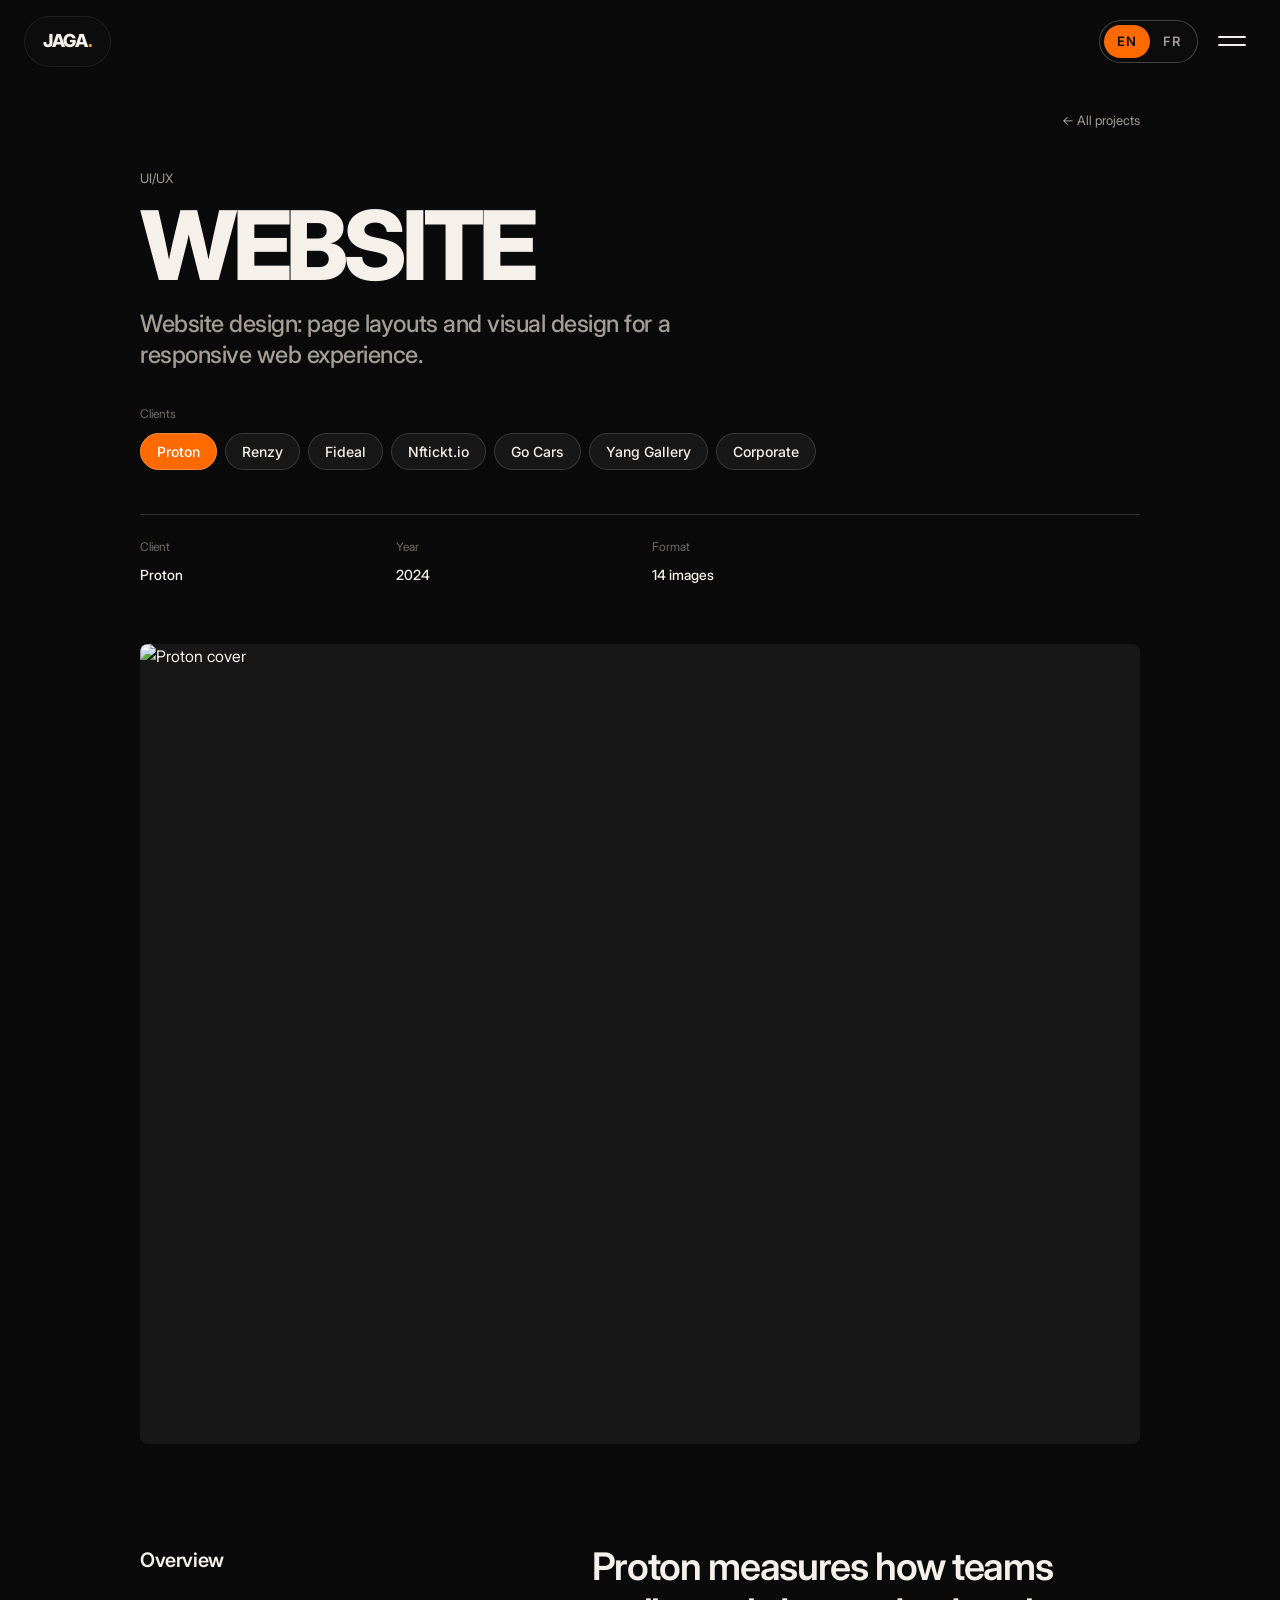
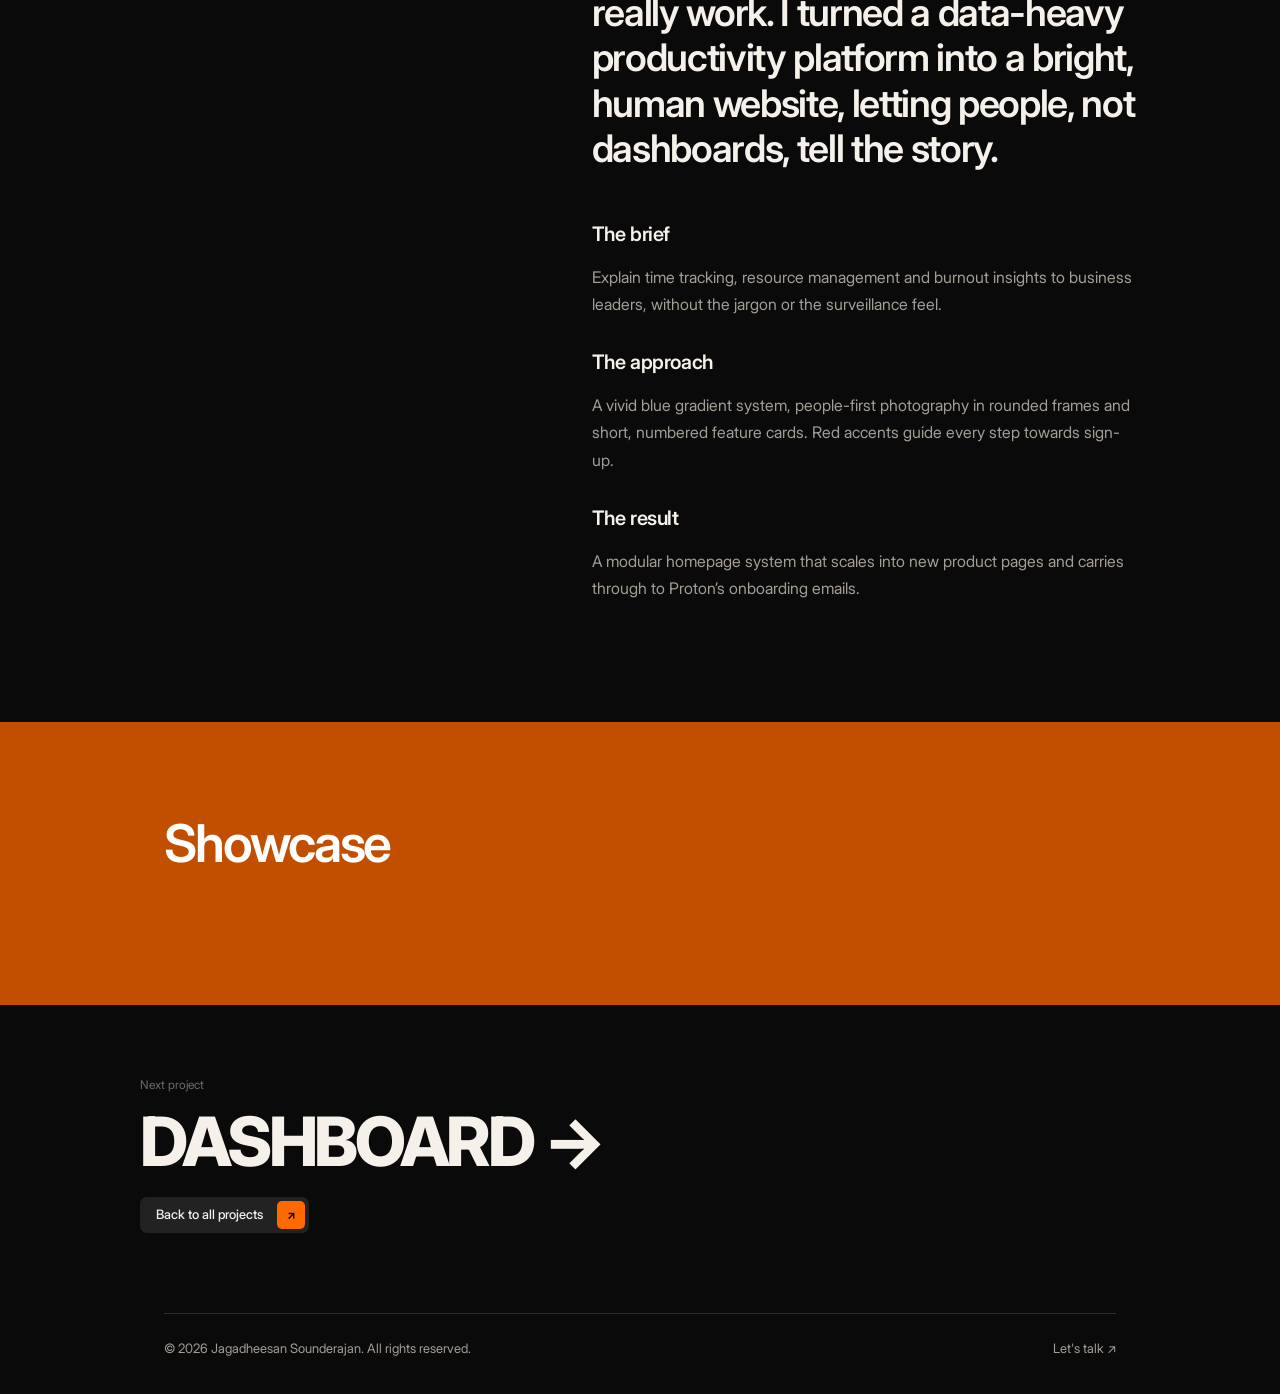
==== project.html @ 12e516e0 "Initial portfolio site" ====
<!doctype html>
<html lang="en">
<head>
<meta charset="utf-8">
<meta name="viewport" content="width=device-width, initial-scale=1">
<title>Project | Jagadheesan Sounderajan</title>
<link rel="preconnect" href="https://fonts.googleapis.com">
<link rel="preconnect" href="https://fonts.gstatic.com" crossorigin>
<link rel="preconnect" href="https://cdn.myportfolio.com">
<link href="https://fonts.googleapis.com/css2?family=Inter:opsz,wght@14..32,400..900&display=swap" rel="stylesheet">
<style>
  :root{
    --bg:#0a0a0a; --surface:#171717; --surface-2:#222; --line:rgba(255,255,255,.14);
    --ink:#f5f0ea; --muted:#a39d96; --soft:#6f6a64;
    --accent:#ff6a00; --accent-dark:#ff8a3d; --band:#c24f00;
    --white:#171717; --platinum:#1e1e1e;
    --display:'Inter',system-ui,-apple-system,Segoe UI,Roboto,sans-serif;
    --body:'Inter',system-ui,-apple-system,Segoe UI,Roboto,sans-serif;
    --max:1000px;
  }
  *{box-sizing:border-box;margin:0;padding:0;font-variation-settings:'opsz' 32}
  button,input,select,textarea{font-family:inherit}
  html{scroll-behavior:smooth;color-scheme:dark}
  body{background:var(--bg);color:var(--ink);font-family:var(--body);font-size:16px;line-height:1.6;-webkit-font-smoothing:antialiased;overflow-x:hidden}
  a{color:inherit;text-decoration:none}
  img{display:block;max-width:100%}
  .wrap{max-width:var(--max);margin:0 auto;padding:0 24px}

  .logo{font-family:var(--display);font-weight:800;font-size:18px;letter-spacing:-.02em;text-transform:uppercase}
  .logo span{color:var(--accent-dark)}

  /* Pill button with square arrow (matches the contact section) */
  .pill{display:inline-flex;align-items:center;gap:14px;padding:4px 4px 4px 16px;border-radius:7px;background:var(--surface-2);color:var(--ink);font-size:13px;font-weight:500;transition:background .25s}
  .pill i{width:28px;height:28px;border-radius:5px;background:var(--accent);color:#0a0a0a;display:grid;place-items:center;font-style:normal;font-size:12px;font-weight:700;transition:transform .25s}
  .pill:hover{background:#2e2e2e}
  .pill:hover i{transform:rotate(45deg)}

  /* ---------- Header ---------- */
  .p-head{padding:110px 0 0}
  .back-link{display:flex;justify-content:flex-end;font-size:13px;color:var(--muted);margin-bottom:34px}
  .back-link a:hover{color:var(--accent)}
  .p-cat{font-size:13px;color:var(--muted)}
  .p-title{font-family:var(--body);font-weight:800;font-size:clamp(44px,8vw,96px);letter-spacing:-.055em;line-height:.95;text-transform:uppercase;margin-top:10px}
  .p-tagline{font-size:clamp(18px,2.2vw,24px);font-weight:500;letter-spacing:-.02em;line-height:1.3;color:var(--muted);max-width:560px;margin-top:16px}

  /* Client menu */
  .clients{margin-top:34px}
  .clients small{display:block;font-size:12px;color:var(--soft);margin-bottom:10px}
  .client-tabs{display:flex;gap:8px;flex-wrap:wrap}
  .client-tab{padding:9px 16px;border-radius:999px;border:1px solid var(--line);background:var(--surface);color:var(--ink);font:500 14px var(--body);cursor:pointer;transition:background .2s,color .2s,border-color .2s}
  .client-tab:hover{border-color:var(--accent-dark)}
  .client-tab[aria-pressed="true"]{background:var(--accent);border-color:var(--accent-dark);color:#fff}
  .client-tab:focus-visible{outline:2px solid var(--accent);outline-offset:2px}
  .cover img{transition:opacity .35s}
  .cover img.swapping{opacity:0}

  .meta{display:grid;grid-template-columns:repeat(4,1fr);gap:24px;margin-top:44px;padding-top:22px;border-top:1px solid var(--line)}
  .meta small{display:block;font-size:12px;color:var(--soft);margin-bottom:6px}
  .meta b{font-size:14px;font-weight:500}

  .cover{margin-top:56px;border-radius:8px;overflow:hidden;background:var(--surface);aspect-ratio:4/3.2}
  .cover img{width:100%;height:100%;object-fit:cover}

  /* ---------- Overview ---------- */
  .overview{display:grid;grid-template-columns:1fr 1.4fr;gap:60px;padding:100px 0 120px}
  .overview h2{font-size:20px;font-weight:600;letter-spacing:-.02em}
  .lead{font-size:clamp(26px,3.2vw,38px);font-weight:600;letter-spacing:-.035em;line-height:1.2;margin-bottom:46px}
  .sub + .sub{margin-top:28px}
  .sub h3{font-size:20px;font-weight:600;letter-spacing:-.02em;margin-bottom:14px}
  .sub p{font-size:16px;color:var(--muted);line-height:1.7;max-width:640px}

  /* ---------- Showcase ---------- */
  .showcase{background:var(--band);padding:80px 0 90px}
  .showcase h2{font-family:var(--body);font-weight:600;font-size:clamp(34px,4.5vw,52px);letter-spacing:-.04em;color:#fff;margin-bottom:30px}
  .shots{display:flex;flex-direction:column;gap:12px}
  .shots.masonry{display:block;columns:3 240px;column-gap:12px}
  .shots.masonry .shot{break-inside:avoid;margin-bottom:12px}
  .shot{display:block;width:100%;padding:0;border:0;border-radius:4px;overflow:hidden;background:rgba(0,0,0,.18);cursor:zoom-in}
  .shot img{width:100%;height:auto;opacity:0;transition:opacity .5s,transform .6s cubic-bezier(.2,.8,.2,1)}
  .shot img.loaded{opacity:1}
  .shot:hover img{transform:scale(1.012)}
  .shot:focus-visible{outline:2px solid #fff;outline-offset:3px}
  .videos{display:grid;grid-template-columns:1fr;gap:12px;margin-bottom:12px}
  .video{position:relative;aspect-ratio:16/9;border-radius:4px;overflow:hidden;background:#191919}
  .video iframe{position:absolute;inset:0;width:100%;height:100%;border:0}

  /* ---------- Next ---------- */
  .next-wrap{padding:70px 0 80px}
  .next-wrap small{display:block;font-size:12px;color:var(--soft);margin-bottom:12px}
  .next-title{display:inline-block;font-family:var(--body);font-weight:800;text-transform:uppercase;letter-spacing:-.05em;font-size:clamp(34px,6vw,68px);line-height:1;transition:color .25s}
  .next-title:hover{color:var(--accent)}
  .next-actions{display:flex;gap:10px;flex-wrap:wrap;margin-top:22px}

  footer{display:flex;justify-content:space-between;gap:20px;flex-wrap:wrap;padding:24px 0 36px;font-size:13px;color:var(--muted);border-top:1px solid var(--line)}
  footer a:hover{color:var(--ink)}

  /* ---------- Lightbox ---------- */
  .lightbox{position:fixed;inset:0;z-index:200;background:rgba(5,5,5,.95);display:flex;align-items:center;justify-content:center;opacity:0;visibility:hidden;transition:opacity .3s,visibility 0s .3s}
  .lightbox.open{opacity:1;visibility:visible;transition:opacity .3s}
  .lightbox img{max-width:92vw;max-height:86vh;border-radius:6px}
  .lb-btn{position:absolute;width:50px;height:50px;border-radius:50%;border:0;background:var(--accent);color:#0a0a0a;font-size:19px;font-weight:700;cursor:pointer;display:grid;place-items:center;transition:transform .2s,background .2s}
  .lb-btn:hover{transform:scale(1.07);background:#fff}
  .lb-close{top:20px;right:20px}
  .lb-prev{left:20px;top:50%;margin-top:-25px}
  .lb-next{right:20px;top:50%;margin-top:-25px}
  .lb-count{position:absolute;bottom:22px;left:50%;transform:translateX(-50%);font-size:13px;letter-spacing:.12em;color:var(--muted)}

  .reveal{opacity:0;transform:translateY(30px);transition:opacity .9s cubic-bezier(.2,.8,.2,1),transform .9s cubic-bezier(.2,.8,.2,1)}
  .reveal.in{opacity:1;transform:none}
  @media (prefers-reduced-motion:reduce){.reveal{opacity:1;transform:none;transition:none}.shot img{transition:none}}

  @media (max-width:760px){
    .meta{grid-template-columns:1fr 1fr;row-gap:20px}
    .overview{grid-template-columns:1fr;gap:16px;padding:60px 0 70px}
    .showcase{padding:56px 0 64px}
    .cover{aspect-ratio:4/3.4}
  }
  @media (max-width:560px){
    .wrap{padding:0 16px}
    .p-head{padding-top:96px}
    .client-tabs{flex-wrap:nowrap;overflow-x:auto;padding-bottom:6px;margin:0 -16px;padding-left:16px;padding-right:16px;scrollbar-width:none}
    .client-tab{flex:none}
    .shots.masonry{columns:2 140px;column-gap:8px}
    .shots.masonry .shot{margin-bottom:8px}
    .lb-prev,.lb-next{top:auto;bottom:16px;margin-top:0}
  }
</style>
<link rel="stylesheet" href="menu.css">
</head>
<body>

<nav class="nav" aria-label="Site">
  <a href="index.html" class="logo" aria-label="Jagadheesan Sounderajan, home">JAGA<span>.</span></a>
  <div class="nav-actions">
    <div class="lang-switch" role="group" aria-label="Language / Langue"><button type="button" data-lang="en" aria-pressed="true">EN</button><button type="button" data-lang="fr" aria-pressed="false">FR</button></div>
    <button class="burger" type="button" aria-label="Open menu" aria-expanded="false" aria-controls="site-menu"><span></span><span></span></button>
  </div>
</nav>

<main id="app"></main>

<div class="wrap">
  <footer>
    <span>© 2026 Jagadheesan Sounderajan. All rights reserved.</span>
    <a href="index.html#contact">Let's talk ↗</a>
  </footer>
</div>

<div class="lightbox" id="lightbox" role="dialog" aria-modal="true" aria-label="Image viewer">
  <button class="lb-btn lb-close" type="button" aria-label="Close">✕</button>
  <button class="lb-btn lb-prev" type="button" aria-label="Previous image">←</button>
  <img alt="">
  <button class="lb-btn lb-next" type="button" aria-label="Next image">→</button>
  <span class="lb-count"></span>
</div>

<script src="projects.js"></script>
<script src="overviews.js"></script>
<script>
const esc = s => String(s ?? '').replace(/[&<>"]/g, c => ({ '&': '&amp;', '<': '&lt;', '>': '&gt;', '"': '&quot;' }[c]));
const PROJECTS = window.PROJECTS || [];
const slug = new URLSearchParams(location.search).get('p');
const idx = Math.max(0, PROJECTS.findIndex(p => p.slug === slug));
const P = PROJECTS[idx];
const NEXT = PROJECTS[(idx + 1) % PROJECTS.length];
document.title = `${P.title} | Jagadheesan Sounderajan`;

const images = P.images || [];
const videos = P.videos || [];
const format = [images.length && `${images.length} images`, videos.length && `${videos.length} videos`].filter(Boolean).join(' · ');

/* Optional client menu: [{ name, images: [indexes into P.images] }] */
const clients = (P.clients || []).filter(c => c && c.name);
const keyOf = name => String(name).toLowerCase().replace(/[^a-z0-9]+/g, '-').replace(/^-|-$/g, '');
const clientImages = c => (c.images || []).map(i => images[i]).filter(Boolean);
/* Start on the client named in ?c=…, otherwise the first client in the list */
const startKey = new URLSearchParams(location.search).get('c');
const startClient = clients.length ? (clients.find(c => keyOf(c.name) === startKey) || clients[0]) : null;
let shown = startClient ? clientImages(startClient) : images;
const startCover = startClient && shown[0] ? shown[0] : (P.coverLarge || P.cover);

/* Meta row: Client / Year / Role / Live site — falls back to Category / Format when not set */
const meta = [
  startClient ? ['Client', startClient.name] : P.client ? ['Client', P.client] : ['Category', P.category],
  ['Year', P.year],
  P.role ? ['Role', P.role] : ['Format', format || '—']
];

/* Overview: per-client text from overviews.js, falling back to project-level fields */
const OV = (window.OVERVIEWS || {})[P.slug] || {};
function overviewHTML(c) {
  const o = (c && OV[c.name]) || OV._project || {};
  const lead = o.overview || P.overview || P.tagline;
  if (!lead) return '';
  const subs = [['The brief', o.brief || P.brief], ['The approach', o.approach || P.approach], ['The result', o.result || P.result]].filter(([, t]) => t);
  return `<h2>Overview</h2>
    <div>
      <p class="lead">${esc(lead)}</p>
      ${subs.map(([h, t]) => `<div class="sub"><h3>${esc(h)}</h3><p>${esc(t)}</p></div>`).join('')}
    </div>`;
}

document.getElementById('app').innerHTML = `
  <header class="wrap p-head">
    <div class="back-link"><a href="work.html">← All projects</a></div>
    <span class="p-cat reveal">${esc(P.category)}</span>
    <h1 class="p-title reveal">${esc(P.title)}</h1>
    ${P.tagline ? `<p class="p-tagline reveal">${esc(P.tagline)}</p>` : ''}

    ${clients.length ? `
    <nav class="clients reveal" aria-label="Clients">
      <small>Clients</small>
      <div class="client-tabs">
        ${clients.map(c => `<button class="client-tab" type="button" data-c="${esc(keyOf(c.name))}" aria-pressed="${c === startClient}">${esc(c.name)}</button>`).join('')}
      </div>
    </nav>` : ''}

    <div class="meta reveal">
      ${meta.map(([k, v], i) => `<div><small>${esc(k)}</small><b${i === 0 ? ' id="meta-first"' : ''}>${esc(v)}</b></div>`).join('')}
      ${P.live ? `<div><small>Live site</small>
        <a class="pill" href="${esc(P.live)}" target="_blank" rel="noopener">Visit website <i>↗</i></a>
      </div>` : ''}
    </div>

    <div class="cover reveal"><img id="cover-img" src="${esc(startCover)}" alt="${esc(startClient ? startClient.name : P.title)} cover"></div>
  </header>

  <section class="wrap overview reveal" id="overview">${overviewHTML(startClient)}</section>

  ${(images.length || videos.length) ? `
  <section class="showcase">
    <div class="wrap">
      <h2 class="reveal">Showcase</h2>
      ${videos.length ? `<div class="videos">${videos.map((v, i) => `
        <div class="video reveal"><iframe src="${esc(v)}" title="${esc(P.title)} video ${i + 1}" loading="lazy" allow="autoplay; fullscreen; picture-in-picture" allowfullscreen></iframe></div>`).join('')}
      </div>` : ''}
      ${images.length ? `<div class="shots" id="shots"></div>` : ''}
    </div>
  </section>` : ''}

  <section class="wrap next-wrap">
    <small>Next project</small>
    <a class="next-title" href="project.html?p=${encodeURIComponent(NEXT.slug)}">${esc(NEXT.title)} →</a>
    <div class="next-actions">
      <a class="pill" href="work.html">Back to all projects <i>↗</i></a>
    </div>
  </section>
`;

/* Showcase images (re-rendered when a client is picked) */
function renderShots(list) {
  const box = document.getElementById('shots');
  if (!box) return;
  box.className = 'shots' + (list.length > 12 ? ' masonry' : '');
  box.innerHTML = list.map((src, i) => `
    <button class="shot" type="button" data-i="${i}" aria-label="Open image ${i + 1} of ${list.length}">
      <img src="${esc(src)}" alt="${esc(P.title)}: image ${i + 1}" loading="lazy" decoding="async">
    </button>`).join('');
  box.querySelectorAll('img').forEach(img => {
    if (img.complete && img.naturalWidth) img.classList.add('loaded');
    else img.addEventListener('load', () => img.classList.add('loaded'), { once: true });
    img.addEventListener('error', () => { img.closest('.shot').style.display = 'none'; }, { once: true });
  });
}
renderShots(shown);

/* Client menu: filter showcase, swap cover, update the Client field */
(() => {
  if (!clients.length) return;
  const tabs = [...document.querySelectorAll('.client-tab')];
  const cover = document.getElementById('cover-img');
  const metaFirst = document.getElementById('meta-first');
  const defaultCover = P.coverLarge || P.cover;

  function select(key) {
    const c = clients.find(c => keyOf(c.name) === key) || clients[0];
    const k = keyOf(c.name);
    shown = clientImages(c);
    renderShots(shown);
    tabs.forEach(t => t.setAttribute('aria-pressed', String(t.dataset.c === k)));
    metaFirst.removeAttribute('data-i18n-en');
    metaFirst.textContent = c.name;
    document.getElementById('overview').innerHTML = overviewHTML(c);
    if (window.I18N && window.I18N.refresh) window.I18N.refresh();
    const next = shown[0] || defaultCover;
    if (cover.getAttribute('src') !== next) {
      cover.classList.add('swapping');
      const img = new Image();
      img.onload = img.onerror = () => { cover.src = next; cover.alt = `${c.name} cover`; cover.classList.remove('swapping'); };
      img.src = next;
    }
    const url = new URL(location.href);
    url.searchParams.set('c', k);
    history.replaceState(null, '', url);
  }

  tabs.forEach(t => t.addEventListener('click', () => select(t.dataset.c)));
})();

/* Lightbox */
(() => {
  if (!images.length) return;
  const lb = document.getElementById('lightbox');
  const lbImg = lb.querySelector('img');
  const count = lb.querySelector('.lb-count');
  let cur = 0, opener = null;
  const show = i => {
    cur = (i + shown.length) % shown.length;
    lbImg.src = shown[cur];
    lbImg.alt = `${P.title}: image ${cur + 1}`;
    count.textContent = `${cur + 1} / ${shown.length}`;
  };
  const open = (i, el) => {
    opener = el;
    lb.querySelectorAll('.lb-prev,.lb-next').forEach(b => b.hidden = shown.length < 2);
    show(i); lb.classList.add('open'); document.body.style.overflow = 'hidden'; lb.querySelector('.lb-close').focus();
  };
  const close = () => { lb.classList.remove('open'); document.body.style.overflow = ''; opener?.focus(); };
  document.querySelector('.shots')?.addEventListener('click', e => {
    const b = e.target.closest('.shot'); if (b) open(+b.dataset.i, b);
  });
  lb.querySelector('.lb-close').addEventListener('click', close);
  lb.querySelector('.lb-prev').addEventListener('click', () => show(cur - 1));
  lb.querySelector('.lb-next').addEventListener('click', () => show(cur + 1));
  lb.addEventListener('click', e => { if (e.target === lb) close(); });
  addEventListener('keydown', e => {
    if (!lb.classList.contains('open')) return;
    if (e.key === 'Escape') close();
    if (e.key === 'ArrowLeft') show(cur - 1);
    if (e.key === 'ArrowRight') show(cur + 1);
  });
})();

/* Scroll reveal */
const io = new IntersectionObserver(es => es.forEach(e => {
  if (e.isIntersecting) { e.target.classList.add('in'); io.unobserve(e.target); }
}), { threshold: 0.08 });
document.querySelectorAll('.reveal').forEach((el, i) => { el.style.transitionDelay = (i % 4) * 70 + 'ms'; io.observe(el); });
</script>
<script src="menu.js"></script>
<script src="i18n.js"></script>
</body>
</html>
---- menu.css ----
/* ---------- Shared hamburger navigation ---------- */
.nav{position:fixed;top:16px;left:0;right:0;z-index:100;display:flex;justify-content:space-between;align-items:center;padding:0 24px;pointer-events:none}
.nav > *{pointer-events:auto}
.nav .logo{padding:10px 18px;border-radius:999px;background:rgba(14,14,14,.72);backdrop-filter:blur(14px);-webkit-backdrop-filter:blur(14px);border:1px solid rgba(255,255,255,.08);color:var(--ink)}

.burger{position:relative;width:48px;height:48px;border:0;background:transparent;cursor:pointer;display:grid;place-items:center}
.burger:focus-visible{outline:2px solid var(--accent);outline-offset:3px}
.burger span{position:absolute;left:10px;right:10px;height:2px;border-radius:2px;background:var(--ink);transition:transform .45s cubic-bezier(.7,0,.2,1),background .2s}
.burger:hover span,.menu-open .burger span{background:var(--accent)}
.burger span:first-child{transform:translateY(-4px)}
.burger span:last-child{transform:translateY(4px)}
.menu-open .burger span:first-child{transform:rotate(45deg)}
.menu-open .burger span:last-child{transform:rotate(-45deg)}

.menu-overlay{position:fixed;inset:0;z-index:90;display:flex;flex-direction:column;justify-content:space-between;gap:30px;padding:110px 24px 32px;overflow-y:auto;
  background:radial-gradient(ellipse 60% 50% at 85% 0%, rgba(255,106,0,.22), transparent 70%),#0d0d0d;
  clip-path:inset(0 0 100% 0);visibility:hidden;
  transition:clip-path .7s cubic-bezier(.7,0,.2,1),visibility 0s linear .7s}
.menu-open .menu-overlay{clip-path:inset(0 0 0 0);visibility:visible;transition:clip-path .7s cubic-bezier(.7,0,.2,1),visibility 0s}
body.menu-open{overflow:hidden}

.menu-links{max-width:1240px;width:100%;margin:0 auto;display:flex;flex-direction:column}
.menu-links a{--d:0s;display:flex;align-items:baseline;gap:18px;padding:4px 0;border-bottom:1px solid rgba(255,255,255,.08);
  font-family:var(--display);font-weight:800;letter-spacing:-.045em;text-transform:uppercase;font-size:clamp(36px,8vh,92px);line-height:1.04;color:var(--ink);
  opacity:0;transform:translateY(40px);
  transition:transform .6s cubic-bezier(.2,.8,.2,1) var(--d),opacity .6s var(--d),color .25s,padding .3s}
.menu-links a span{font-family:var(--body);font-size:14px;font-weight:600;color:var(--accent);min-width:28px}
.menu-links a:hover,.menu-links a:focus-visible{color:var(--accent);padding-left:14px;outline:none}
.menu-open .menu-links a{opacity:1;transform:none}

.menu-foot{max-width:1240px;width:100%;margin:0 auto;display:flex;justify-content:space-between;align-items:flex-end;gap:20px;flex-wrap:wrap;
  opacity:0;transition:opacity .5s .1s}
.menu-open .menu-foot{opacity:1;transition:opacity .6s .55s}
.menu-foot small{display:block;font-size:12px;letter-spacing:.12em;text-transform:uppercase;color:var(--muted);margin-bottom:4px}
.menu-foot .menu-mail{font-size:clamp(16px,2vw,20px);font-weight:500;color:var(--ink);overflow-wrap:anywhere}
.menu-foot .menu-mail:hover{color:var(--accent)}
.menu-cta{display:inline-flex;align-items:center;gap:10px;padding:14px 24px;border-radius:999px;background:var(--accent);color:#0a0a0a;font-weight:600;font-size:15px;transition:background .25s}
.menu-cta:hover{background:#fff}

/* EN / FR switch (banner + menu) */
.lang-switch{display:inline-flex;padding:4px;border-radius:999px;border:1.5px solid rgba(255,255,255,.22);background:rgba(10,10,10,.35);-webkit-backdrop-filter:blur(8px);backdrop-filter:blur(8px)}
.lang-switch button{border:0;background:transparent;color:var(--muted);font:600 13px/1 var(--body);letter-spacing:.06em;padding:11px 15px;border-radius:999px;cursor:pointer;transition:background .2s,color .2s}
.lang-switch button:hover{color:var(--ink)}
.lang-switch button[aria-pressed="true"]{background:var(--accent);color:#0a0a0a}
.lang-switch button:focus-visible{outline:2px solid var(--accent);outline-offset:2px}
.nav-actions{display:flex;align-items:center;gap:10px}
.nav .lang-switch{background:rgba(14,14,14,.72)}
.nav .lang-switch button{padding:10px 13px}

@media (max-width:560px){
  .nav{padding:0 16px}
  .burger{width:46px;height:46px}
  .burger span{left:13px;right:13px}
  .menu-overlay{padding:96px 16px 24px}
}
@media (prefers-reduced-motion:reduce){
  .menu-overlay,.menu-links a,.menu-foot,.burger span{transition:none!important}
}
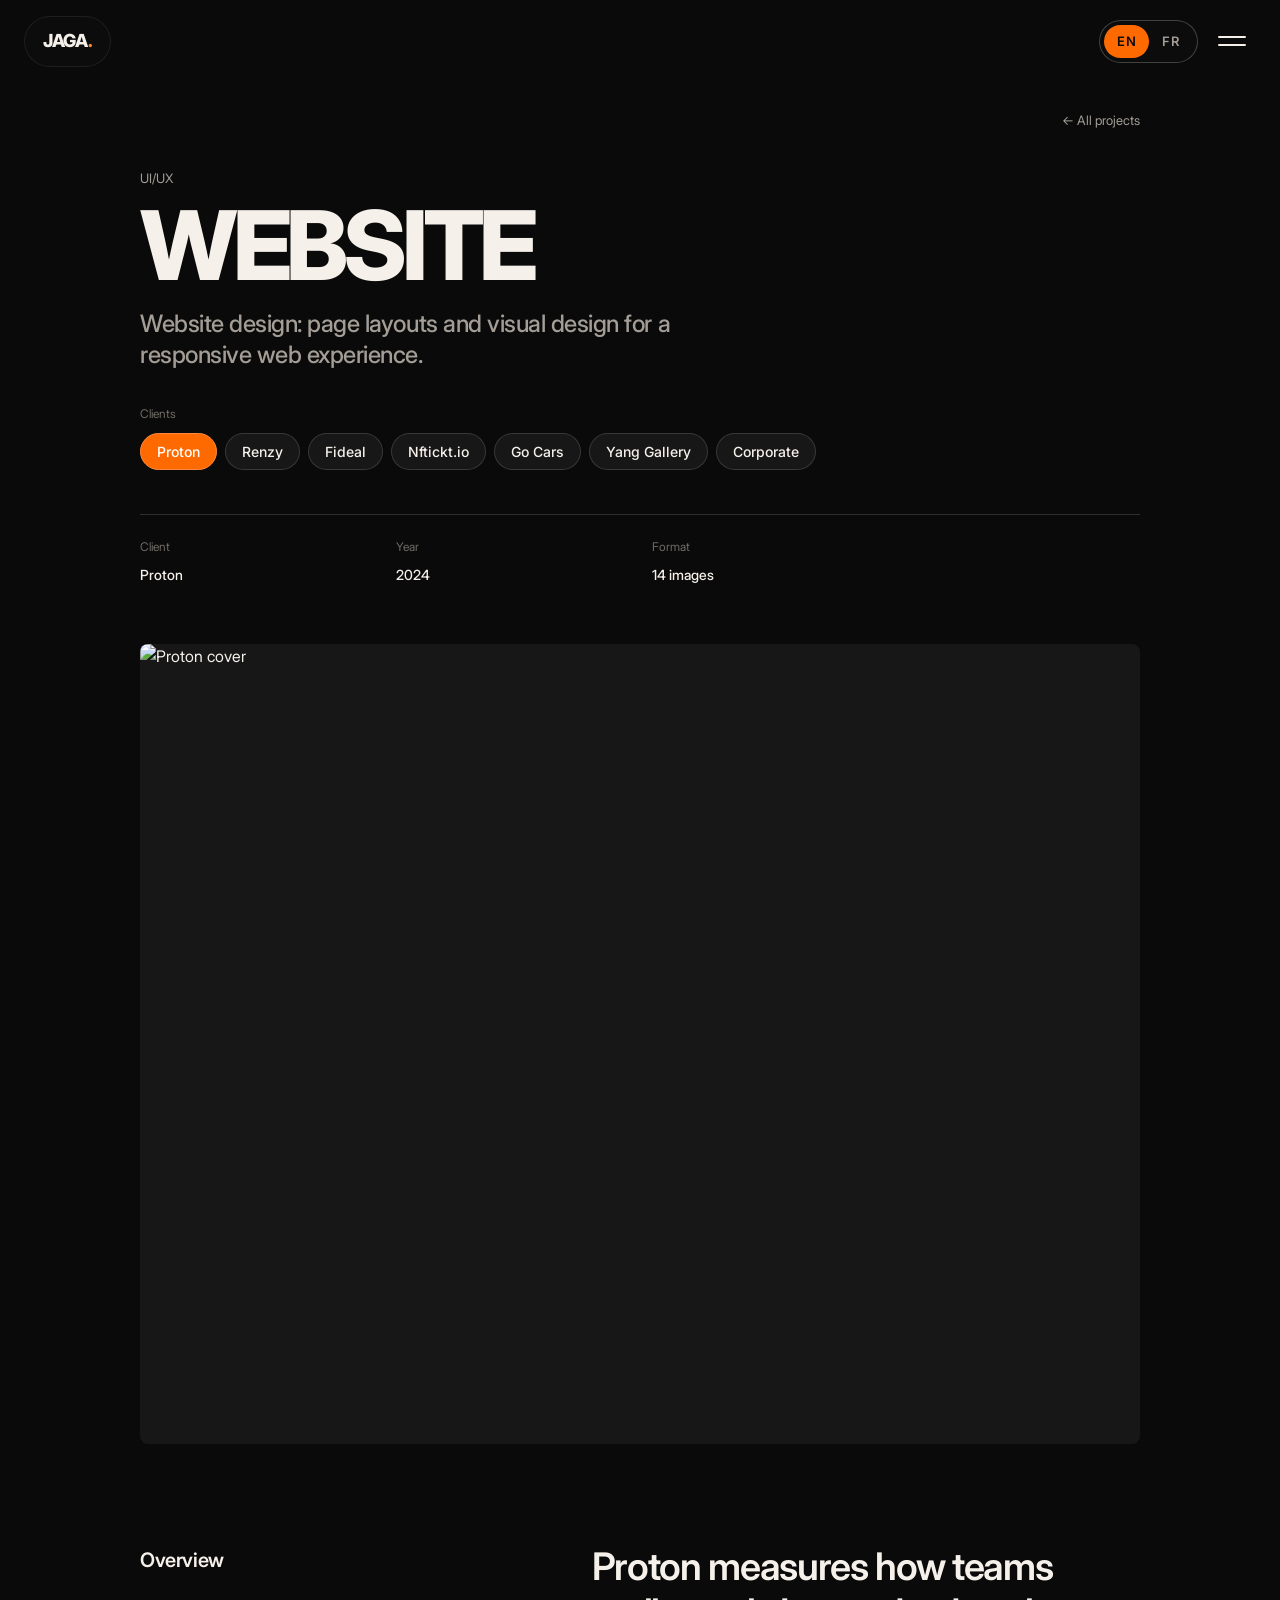
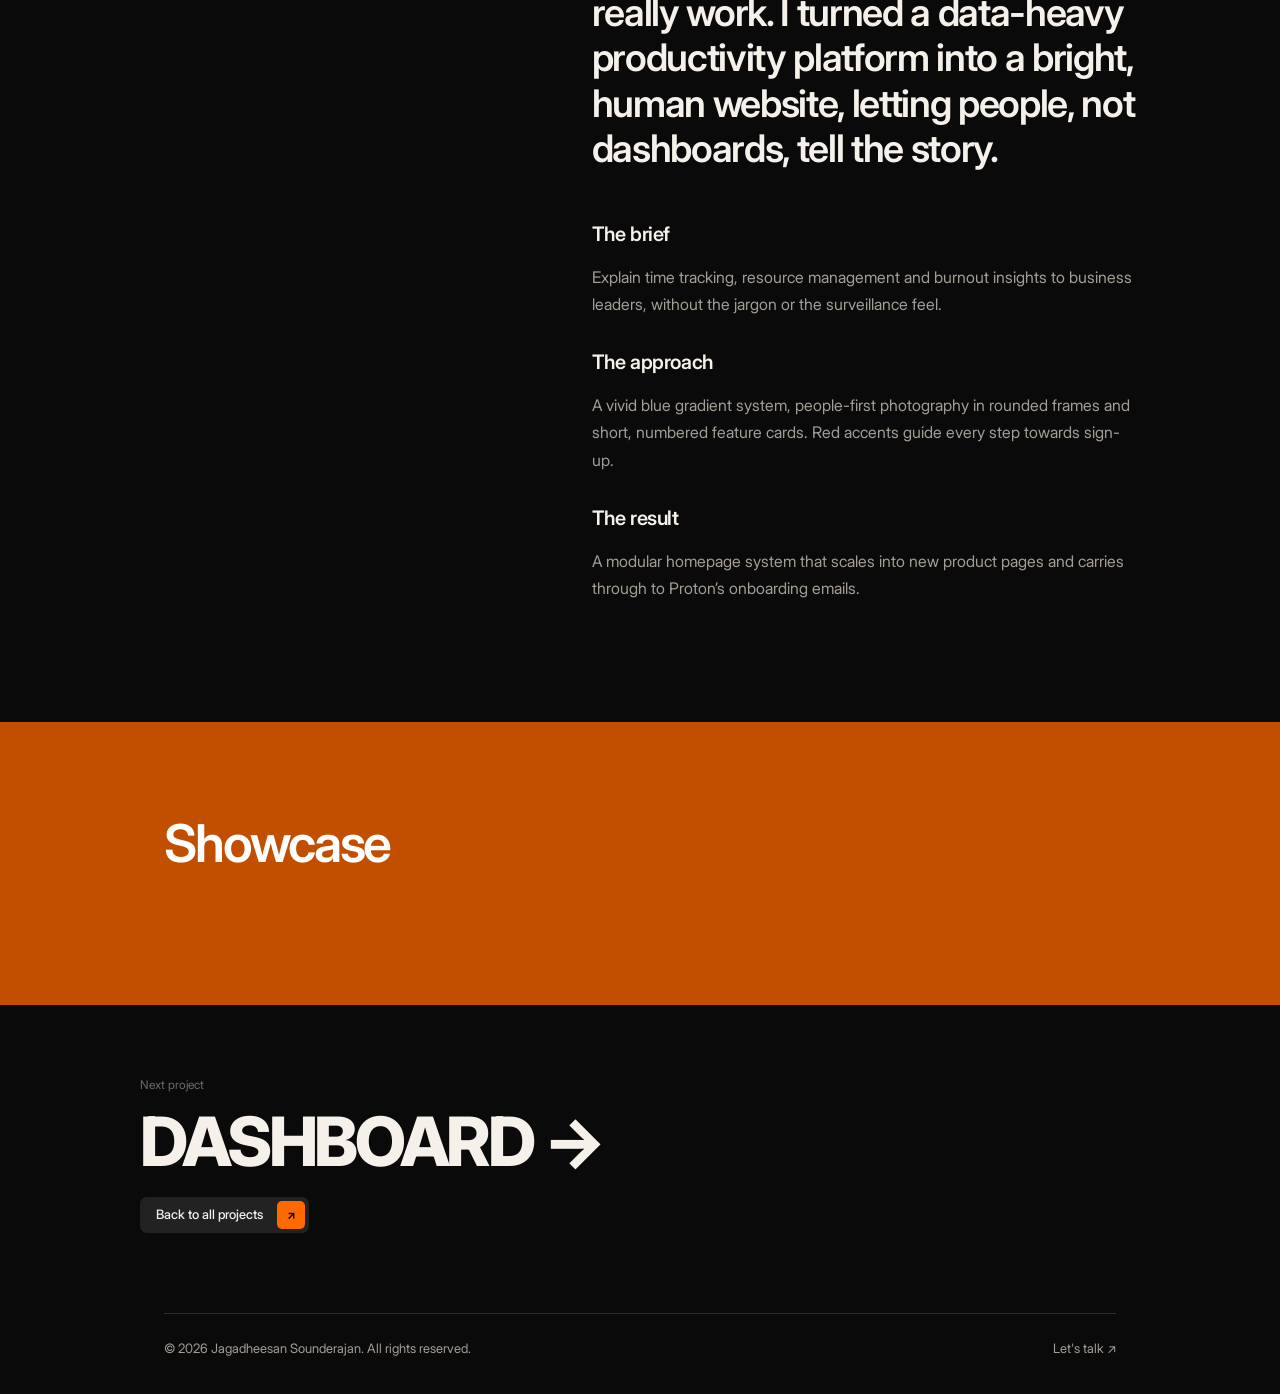
==== commit b0c02188: "Fix mobile header overlap, fit footer words in French, move language switch into the mobile menu - S" ====
--- a/project.html
+++ b/project.html
@@ -125,7 +125,7 @@
     .lb-prev,.lb-next{top:auto;bottom:16px;margin-top:0}
   }
 </style>
-<link rel="stylesheet" href="menu.css">
+<link rel="stylesheet" href="menu.css?v=3">
 </head>
 <body>
 
@@ -337,7 +337,7 @@
 }), { threshold: 0.08 });
 document.querySelectorAll('.reveal').forEach((el, i) => { el.style.transitionDelay = (i % 4) * 70 + 'ms'; io.observe(el); });
 </script>
-<script src="menu.js"></script>
-<script src="i18n.js"></script>
+<script src="menu.js?v=3"></script>
+<script src="i18n.js?v=3"></script>
 </body>
 </html>
--- a/menu.css
+++ b/menu.css
@@ -47,8 +47,20 @@
 .nav .lang-switch{background:rgba(14,14,14,.72)}
 .nav .lang-switch button{padding:10px 13px}
 
+/* EN/FR inside the slide-out menu: phones and small tablets only */
+.menu-lang{display:none;max-width:1240px;width:100%;margin:0 auto;align-items:center;justify-content:space-between;gap:16px;padding-bottom:18px;border-bottom:1px solid rgba(255,255,255,.08)}
+.menu-lang small{font-size:12px;letter-spacing:.12em;text-transform:uppercase;color:var(--muted)}
+.menu-lang .lang-switch button{padding:12px 20px;font-size:14px}
+
+/* Small screens: solid header bar so page content never shows through behind the buttons */
+@media (max-width:760px){
+  .nav .lang-switch{display:none}
+  .menu-lang{display:flex}
+  .menu-overlay{justify-content:flex-start;gap:22px}
+  .menu-links{flex:1}
+  .nav{top:0;padding:10px 16px;background:rgba(10,10,10,.86);-webkit-backdrop-filter:blur(14px);backdrop-filter:blur(14px);border-bottom:1px solid rgba(255,255,255,.08);pointer-events:auto}
+}
 @media (max-width:560px){
-  .nav{padding:0 16px}
   .burger{width:46px;height:46px}
   .burger span{left:13px;right:13px}
   .menu-overlay{padding:96px 16px 24px}
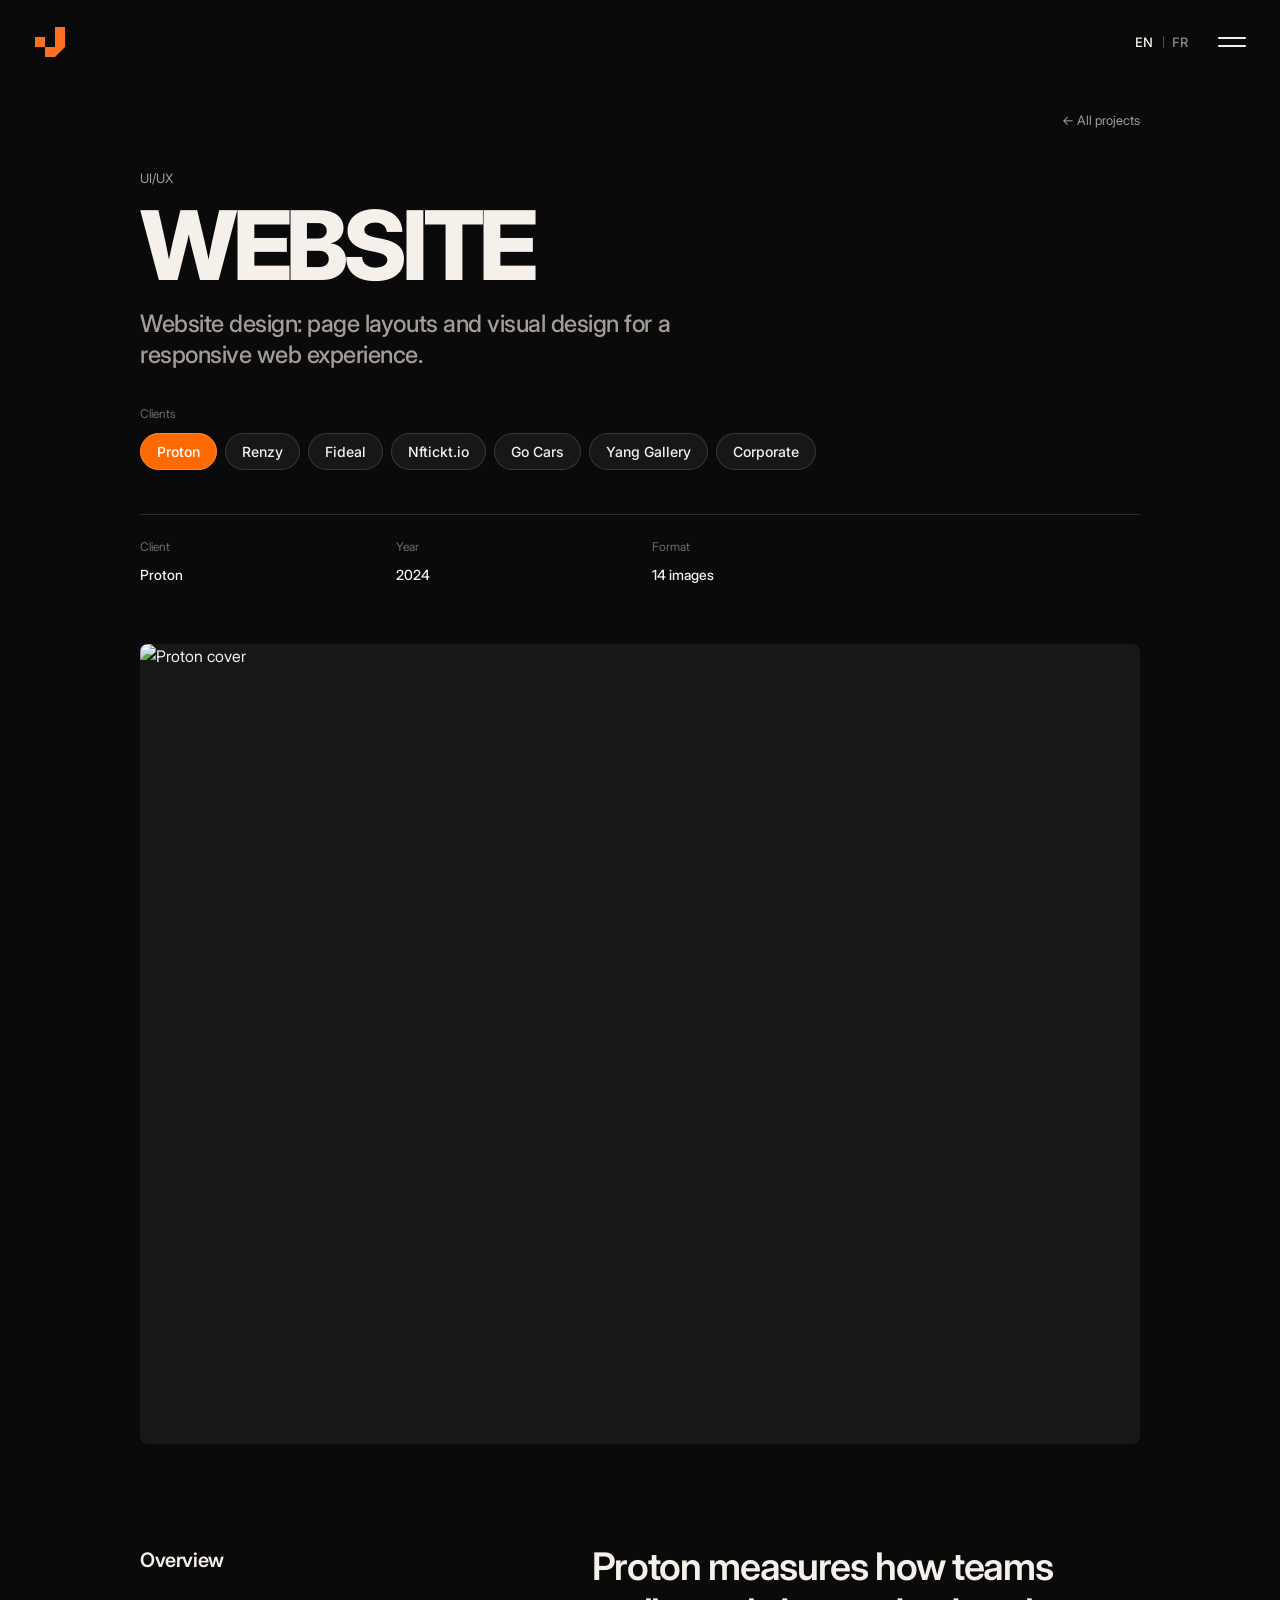
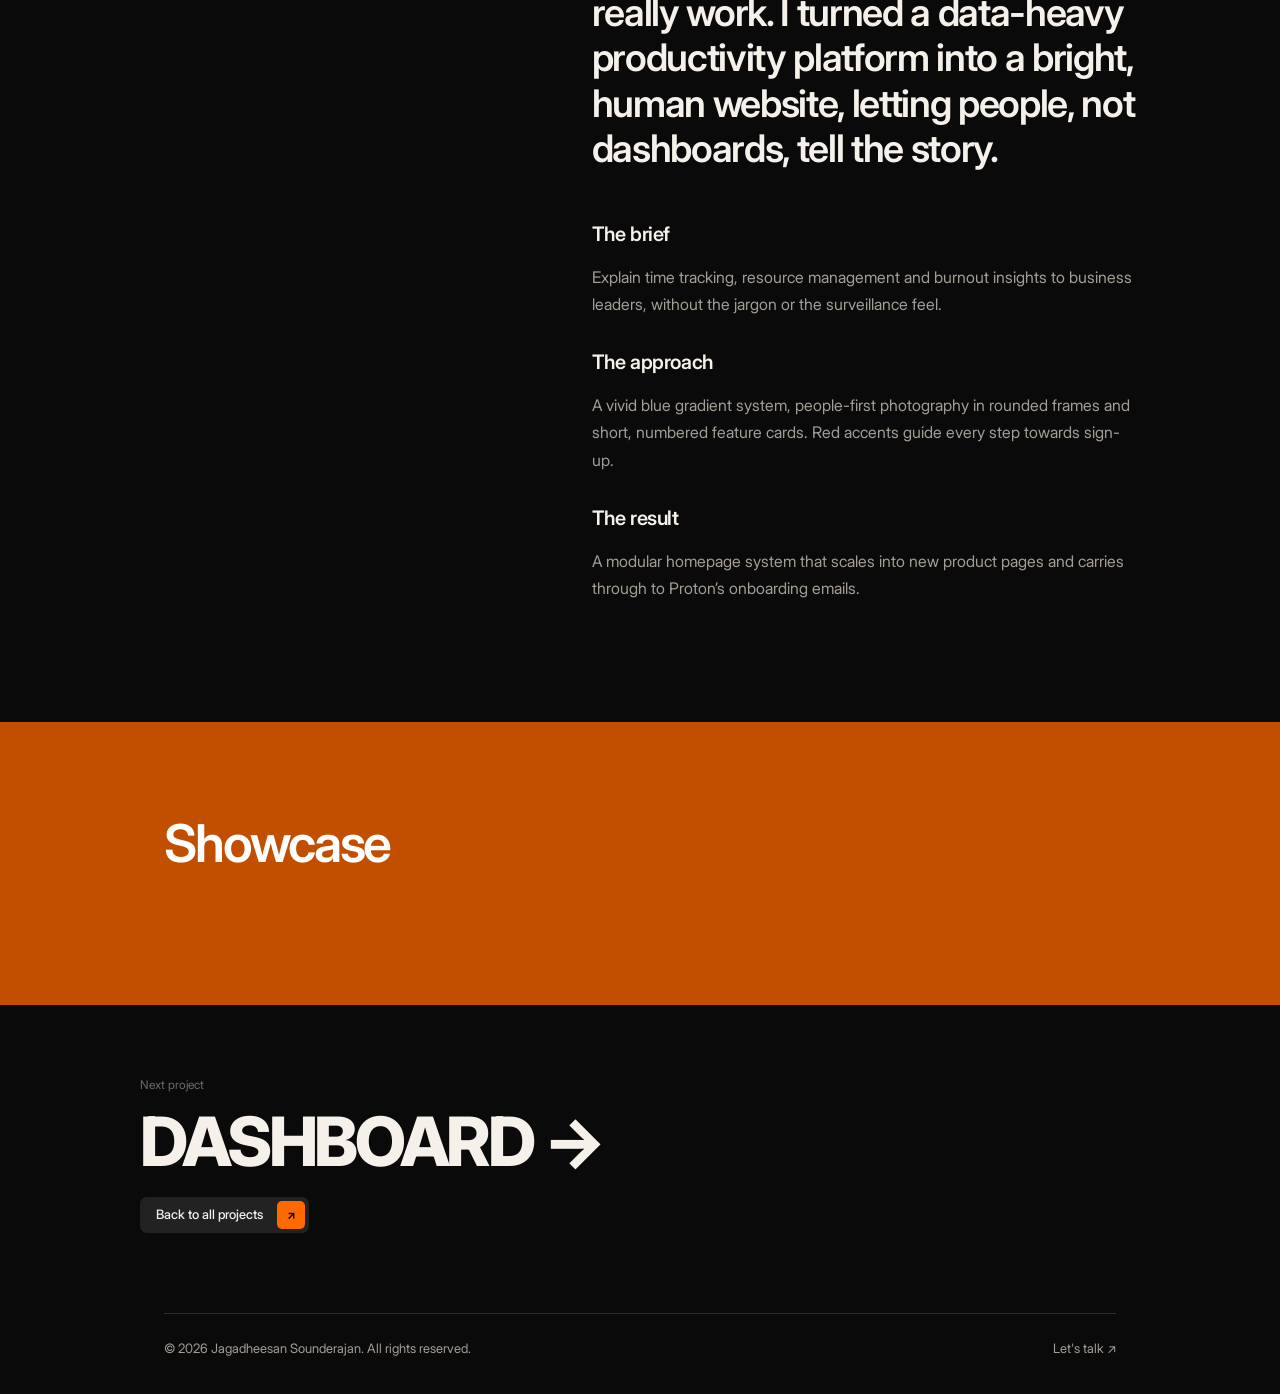
==== commit f717a6b7: "J logo and favicon, subtle language switch, dark bar on scroll - Use the J logo in the top-left corn" ====
--- a/project.html
+++ b/project.html
@@ -3,7 +3,10 @@
 <head>
 <meta charset="utf-8">
 <meta name="viewport" content="width=device-width, initial-scale=1">
-<title>Project | Jagadheesan Sounderajan</title>
+<title>Project | Jagadheesan</title>
+<link rel="icon" href="favicon.png" type="image/png" sizes="96x96">
+<link rel="icon" href="favicon.svg" type="image/svg+xml">
+<link rel="apple-touch-icon" href="apple-touch-icon.png">
 <link rel="preconnect" href="https://fonts.googleapis.com">
 <link rel="preconnect" href="https://fonts.gstatic.com" crossorigin>
 <link rel="preconnect" href="https://cdn.myportfolio.com">
@@ -125,12 +128,12 @@
     .lb-prev,.lb-next{top:auto;bottom:16px;margin-top:0}
   }
 </style>
-<link rel="stylesheet" href="menu.css?v=3">
+<link rel="stylesheet" href="menu.css?v=8">
 </head>
 <body>
 
 <nav class="nav" aria-label="Site">
-  <a href="index.html" class="logo" aria-label="Jagadheesan Sounderajan, home">JAGA<span>.</span></a>
+  <a href="index.html" class="logo" aria-label="Jagadheesan Sounderajan, home"><img src="logo.svg" alt="" width="30" height="30"></a>
   <div class="nav-actions">
     <div class="lang-switch" role="group" aria-label="Language / Langue"><button type="button" data-lang="en" aria-pressed="true">EN</button><button type="button" data-lang="fr" aria-pressed="false">FR</button></div>
     <button class="burger" type="button" aria-label="Open menu" aria-expanded="false" aria-controls="site-menu"><span></span><span></span></button>
@@ -163,7 +166,7 @@
 const idx = Math.max(0, PROJECTS.findIndex(p => p.slug === slug));
 const P = PROJECTS[idx];
 const NEXT = PROJECTS[(idx + 1) % PROJECTS.length];
-document.title = `${P.title} | Jagadheesan Sounderajan`;
+document.title = `${P.title} | Jagadheesan`;
 
 const images = P.images || [];
 const videos = P.videos || [];
@@ -337,7 +340,7 @@
 }), { threshold: 0.08 });
 document.querySelectorAll('.reveal').forEach((el, i) => { el.style.transitionDelay = (i % 4) * 70 + 'ms'; io.observe(el); });
 </script>
-<script src="menu.js?v=3"></script>
+<script src="menu.js?v=4"></script>
 <script src="i18n.js?v=3"></script>
 </body>
 </html>
--- a/menu.css
+++ b/menu.css
@@ -1,7 +1,8 @@
 /* ---------- Shared hamburger navigation ---------- */
 .nav{position:fixed;top:16px;left:0;right:0;z-index:100;display:flex;justify-content:space-between;align-items:center;padding:0 24px;pointer-events:none}
 .nav > *{pointer-events:auto}
-.nav .logo{padding:10px 18px;border-radius:999px;background:rgba(14,14,14,.72);backdrop-filter:blur(14px);-webkit-backdrop-filter:blur(14px);border:1px solid rgba(255,255,255,.08);color:var(--ink)}
+.nav .logo{display:grid;place-items:center;width:52px;height:52px}
+.nav .logo img{display:block;width:30px;height:30px}
 
 .burger{position:relative;width:48px;height:48px;border:0;background:transparent;cursor:pointer;display:grid;place-items:center}
 .burger:focus-visible{outline:2px solid var(--accent);outline-offset:3px}
@@ -44,14 +45,26 @@
 .lang-switch button[aria-pressed="true"]{background:var(--accent);color:#0a0a0a}
 .lang-switch button:focus-visible{outline:2px solid var(--accent);outline-offset:2px}
 .nav-actions{display:flex;align-items:center;gap:10px}
-.nav .lang-switch{background:rgba(14,14,14,.72)}
-.nav .lang-switch button{padding:10px 13px}
+/* Top corner: plain "EN / FR" text, the current language in full white */
+.nav .lang-switch{align-items:center;padding:0;border:0;background:none;-webkit-backdrop-filter:none;backdrop-filter:none}
+.nav .lang-switch button{padding:14px 9px;font-size:13px;font-weight:500;letter-spacing:.04em;color:rgba(245,240,234,.55)}
+.nav .lang-switch button:hover{color:var(--ink)}
+.nav .lang-switch button[aria-pressed="true"]{background:none;color:var(--ink)}
+.nav .lang-switch button + button{position:relative}
+.nav .lang-switch button + button::before{content:"";position:absolute;left:0;top:50%;width:1px;height:12px;margin-top:-6px;background:rgba(245,240,234,.28)}
 
 /* EN/FR inside the slide-out menu: phones and small tablets only */
 .menu-lang{display:none;max-width:1240px;width:100%;margin:0 auto;align-items:center;justify-content:space-between;gap:16px;padding-bottom:18px;border-bottom:1px solid rgba(255,255,255,.08)}
 .menu-lang small{font-size:12px;letter-spacing:.12em;text-transform:uppercase;color:var(--muted)}
 .menu-lang .lang-switch button{padding:12px 20px;font-size:14px}
 
+/* Wider screens: clear at the top of the page, dark bar once scrolled so content never shows through */
+@media (min-width:761px){
+  .nav{top:0;padding:16px 24px;border-bottom:1px solid transparent;transition:padding .3s,background .3s,border-color .3s}
+  .nav.scrolled{padding-top:8px;padding-bottom:8px}
+  body:not(.menu-open) .nav.scrolled{pointer-events:auto;background:rgba(10,10,10,.92);border-bottom-color:rgba(255,255,255,.08);
+    -webkit-backdrop-filter:blur(14px);backdrop-filter:blur(14px)}
+}
 /* Small screens: solid header bar so page content never shows through behind the buttons */
 @media (max-width:760px){
   .nav .lang-switch{display:none}
@@ -66,5 +79,5 @@
   .menu-overlay{padding:96px 16px 24px}
 }
 @media (prefers-reduced-motion:reduce){
-  .menu-overlay,.menu-links a,.menu-foot,.burger span{transition:none!important}
+  .nav,.menu-overlay,.menu-links a,.menu-foot,.burger span{transition:none!important}
 }
